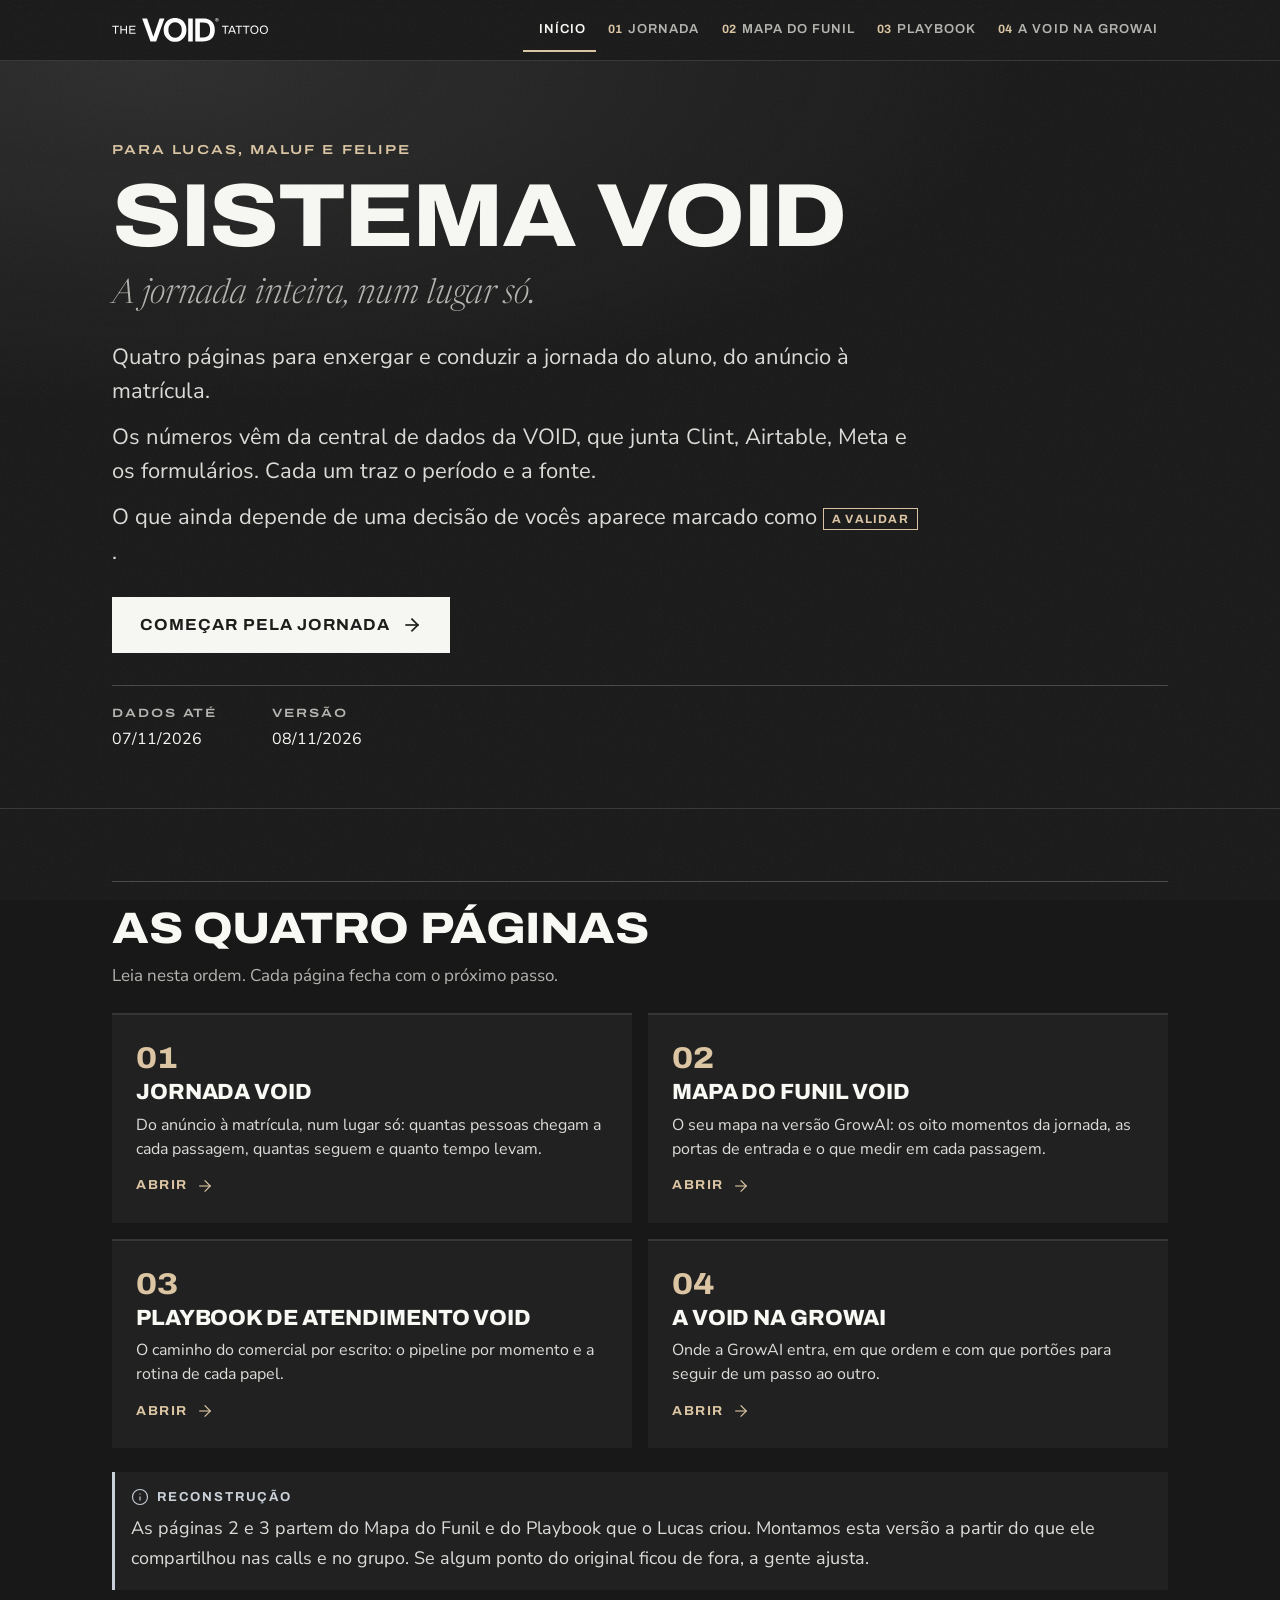
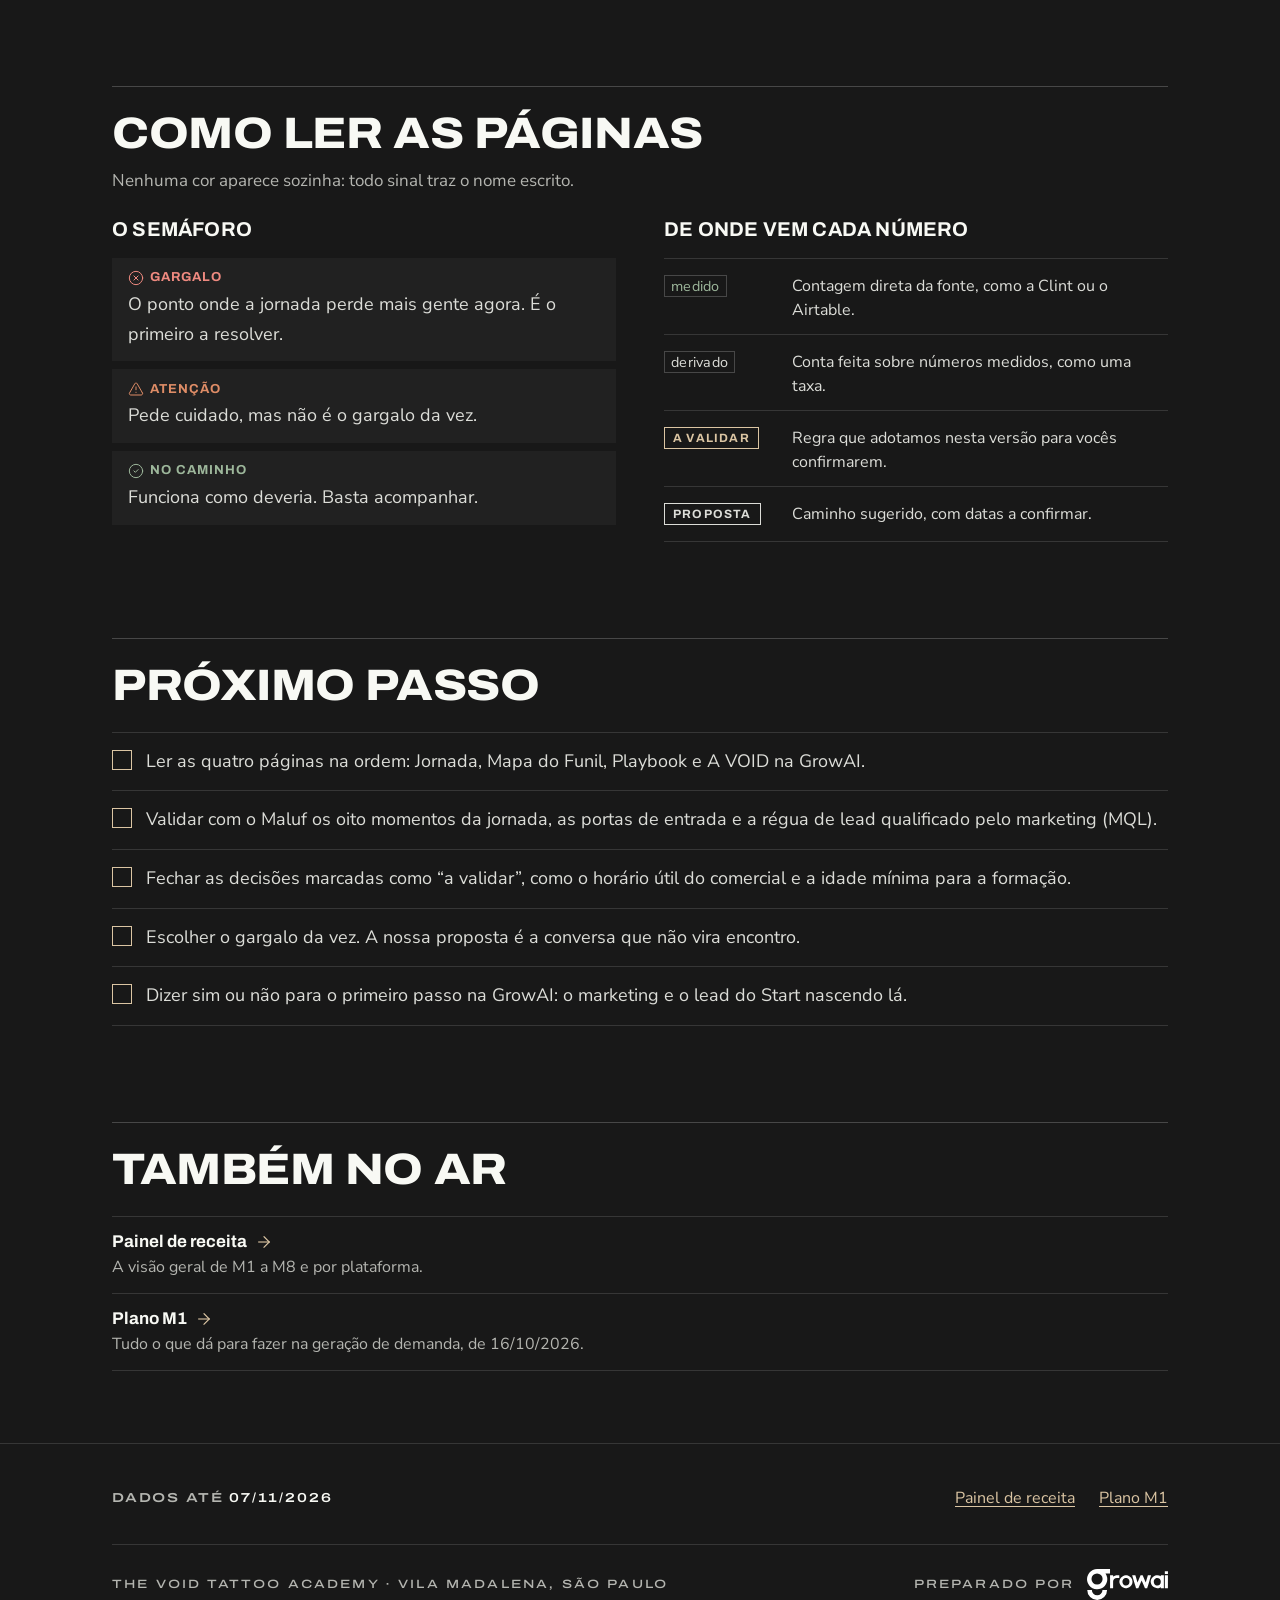
==== sistema/index.html @ 86f86e8e "publish: add reviewed Sistema VOID with verified aggregate journey" ====
<!DOCTYPE html>
<html lang="pt-BR" data-estacao="chamado">
<head>
<meta charset="utf-8">
<meta name="viewport" content="width=device-width,initial-scale=1">
<meta name="robots" content="noindex, nofollow">
<meta name="theme-color" content="#181818">
<title>Sistema VOID · The VOID Tattoo Academy</title>
<meta name="description" content="A jornada da VOID do anúncio à matrícula, o mapa do funil, o playbook de atendimento e o plano com a GrowAI, num lugar só.">
<link rel="icon" href="assets/favicon.svg" type="image/svg+xml">
<link rel="apple-touch-icon" href="assets/apple-touch-icon.png">
<link rel="preconnect" href="https://fonts.googleapis.com"><link rel="preconnect" href="https://fonts.gstatic.com" crossorigin>
<link href="https://fonts.googleapis.com/css2?family=Archivo:wdth,wght@62..125,100..900&family=Newsreader:ital,opsz,wght@1,6..72,300&family=Nunito+Sans:wght@400;600&display=swap" rel="stylesheet">
<link rel="stylesheet" href="assets/sistema.css">
<script>document.documentElement.className+=' js'</script>
</head>
<body data-pagina="inicio">
<a class="pular" href="#conteudo">Ir para o conteúdo</a>

<header class="topo">
  <div class="wrap topo-barra">
    <a class="topo-marca" href="./"><img src="assets/void-horizontal-branco.svg" alt="The VOID Tattoo Academy, início do Sistema VOID" width="158" height="24"></a>
    <button class="menu-botao" type="button" aria-expanded="false" aria-controls="nav-sistema"><span class="menu-icone" aria-hidden="true"></span><span class="menu-rotulo">Menu</span></button>
    <nav class="nav-sistema" id="nav-sistema" aria-label="Páginas do Sistema VOID">
      <ol class="nav-lista">
        <li><a class="nav-link" href="./" data-pagina="inicio" aria-current="page"><span class="nav-num" aria-hidden="true"></span><span class="nav-nome">Início</span><span class="nav-desc">O que é o Sistema VOID</span></a></li>
        <li><a class="nav-link" href="jornada/" data-pagina="jornada"><span class="nav-num">01</span><span class="nav-nome">Jornada</span><span class="nav-desc">Do anúncio à matrícula, num lugar só</span></a></li>
        <li><a class="nav-link" href="mapa-do-funil/" data-pagina="mapa-do-funil"><span class="nav-num">02</span><span class="nav-nome">Mapa do Funil</span><span class="nav-desc">O seu mapa, na versão GrowAI</span></a></li>
        <li><a class="nav-link" href="playbook/" data-pagina="playbook"><span class="nav-num">03</span><span class="nav-nome">Playbook</span><span class="nav-desc">Pipeline e rotina do atendimento</span></a></li>
        <li><a class="nav-link" href="growai/" data-pagina="growai"><span class="nav-num">04</span><span class="nav-nome">A VOID na GrowAI</span><span class="nav-desc">Onde entra, em que ordem e com que portões</span></a></li>
      </ol>
    </nav>
  </div>
</header>

<main id="conteudo">

  <section class="abertura janela-luz" aria-labelledby="titulo-pagina">
    <div class="wrap">
      <p class="marcador">Para Lucas, Maluf e Felipe</p>
      <h1 class="titulo-filme" id="titulo-pagina">Sistema VOID</h1>
      <p class="linha-off">A jornada inteira, num lugar só.</p>
      <div class="abertura-lede">
        <p>Quatro páginas para enxergar e conduzir a jornada do aluno, do anúncio à matrícula.</p>
        <p>Os números vêm da central de dados da VOID, que junta Clint, Airtable, Meta e os formulários. Cada um traz o período e a fonte.</p>
        <p>O que ainda depende de uma decisão de vocês aparece marcado como <span class="etiqueta etiqueta-validar">a validar</span>.</p>
      </div>
      <a class="botao" href="jornada/">Começar pela Jornada <svg viewBox="0 0 24 24" aria-hidden="true" focusable="false"><path d="M5 12h14"/><path d="m12 5 7 7-7 7"/></svg></a>
      <dl class="ficha">
        <div><dt>Dados até</dt><dd><time datetime="2026-11-07">07/11/2026</time></dd></div>
        <div><dt>Versão</dt><dd><time datetime="2026-11-08">08/11/2026</time></dd></div>
      </dl>
    </div>
  </section>

  <section class="secao" id="paginas" aria-labelledby="t-paginas">
    <div class="wrap">
      <header class="secao-titulo">
        <h2 id="t-paginas">As quatro páginas</h2>
        <p class="secao-sub">Leia nesta ordem. Cada página fecha com o próximo passo.</p>
      </header>
      <ol class="paginas">
        <li>
          <a class="pagina-cartao" href="jornada/">
            <span class="pagina-num" aria-hidden="true">01</span>
            <span class="pagina-nome">Jornada VOID</span>
            <span class="pagina-linha">Do anúncio à matrícula, num lugar só: quantas pessoas chegam a cada passagem, quantas seguem e quanto tempo levam.</span>
            <span class="pagina-abrir" aria-hidden="true">Abrir</span>
          </a>
        </li>
        <li>
          <a class="pagina-cartao" href="mapa-do-funil/">
            <span class="pagina-num" aria-hidden="true">02</span>
            <span class="pagina-nome">Mapa do Funil VOID</span>
            <span class="pagina-linha">O seu mapa na versão GrowAI: os oito momentos da jornada, as portas de entrada e o que medir em cada passagem.</span>
            <span class="pagina-abrir" aria-hidden="true">Abrir</span>
          </a>
        </li>
        <li>
          <a class="pagina-cartao" href="playbook/">
            <span class="pagina-num" aria-hidden="true">03</span>
            <span class="pagina-nome">Playbook de Atendimento VOID</span>
            <span class="pagina-linha">O caminho do comercial por escrito: o pipeline por momento e a rotina de cada papel.</span>
            <span class="pagina-abrir" aria-hidden="true">Abrir</span>
          </a>
        </li>
        <li>
          <a class="pagina-cartao" href="growai/">
            <span class="pagina-num" aria-hidden="true">04</span>
            <span class="pagina-nome">A VOID na GrowAI</span>
            <span class="pagina-linha">Onde a GrowAI entra, em que ordem e com que portões para seguir de um passo ao outro.</span>
            <span class="pagina-abrir" aria-hidden="true">Abrir</span>
          </a>
        </li>
      </ol>
      <aside class="aviso aviso-reconstrucao">
        <p class="aviso-rotulo">Reconstrução</p>
        <p>As páginas 2 e 3 partem do Mapa do Funil e do Playbook que o Lucas criou. Montamos esta versão a partir do que ele compartilhou nas calls e no grupo. Se algum ponto do original ficou de fora, a gente ajusta.</p>
      </aside>
    </div>
  </section>

  <section class="secao" id="como-ler" aria-labelledby="t-como-ler">
    <div class="wrap">
      <header class="secao-titulo">
        <h2 id="t-como-ler">Como ler as páginas</h2>
        <p class="secao-sub">Nenhuma cor aparece sozinha: todo sinal traz o nome escrito.</p>
      </header>
      <div class="grade-2">
        <div>
          <h3>O semáforo</h3>
          <ul class="semaforo">
            <li><span class="sinal sinal-vermelho">Gargalo</span><span>O ponto onde a jornada perde mais gente agora. É o primeiro a resolver.</span></li>
            <li><span class="sinal sinal-laranja">Atenção</span><span>Pede cuidado, mas não é o gargalo da vez.</span></li>
            <li><span class="sinal sinal-verde">No caminho</span><span>Funciona como deveria. Basta acompanhar.</span></li>
          </ul>
        </div>
        <div>
          <h3>De onde vem cada número</h3>
          <dl class="legenda">
            <div><dt><span class="origem o-medido">medido</span></dt><dd>Contagem direta da fonte, como a Clint ou o Airtable.</dd></div>
            <div><dt><span class="origem o-derivado">derivado</span></dt><dd>Conta feita sobre números medidos, como uma taxa.</dd></div>
            <div><dt><span class="etiqueta etiqueta-validar">a validar</span></dt><dd>Regra que adotamos nesta versão para vocês confirmarem.</dd></div>
            <div><dt><span class="etiqueta etiqueta-proposta">proposta</span></dt><dd>Caminho sugerido, com datas a confirmar.</dd></div>
          </dl>
        </div>
      </div>
    </div>
  </section>

  <section class="secao" id="proximo-passo" aria-labelledby="t-proximo">
    <div class="wrap">
      <header class="secao-titulo">
        <h2 id="t-proximo">Próximo passo</h2>
      </header>
      <ul class="checklist">
        <li class="tarefa"><span class="caixa" aria-hidden="true"></span><span class="tarefa-texto">Ler as quatro páginas na ordem: Jornada, Mapa do Funil, Playbook e A VOID na GrowAI.</span></li>
        <li class="tarefa"><span class="caixa" aria-hidden="true"></span><span class="tarefa-texto">Validar com o Maluf os oito momentos da jornada, as portas de entrada e a régua de lead qualificado pelo marketing (MQL).</span></li>
        <li class="tarefa"><span class="caixa" aria-hidden="true"></span><span class="tarefa-texto">Fechar as decisões marcadas como “a validar”, como o horário útil do comercial e a idade mínima para a formação.</span></li>
        <li class="tarefa"><span class="caixa" aria-hidden="true"></span><span class="tarefa-texto">Escolher o gargalo da vez. A nossa proposta é a conversa que não vira encontro.</span></li>
        <li class="tarefa"><span class="caixa" aria-hidden="true"></span><span class="tarefa-texto">Dizer sim ou não para o primeiro passo na GrowAI: o marketing e o lead do Start nascendo lá.</span></li>
      </ul>
    </div>
  </section>

  <section class="secao" id="tambem-no-ar" aria-labelledby="t-tambem">
    <div class="wrap">
      <header class="secao-titulo">
        <h2 id="t-tambem">Também no ar</h2>
      </header>
      <ul class="relacionados">
        <li><a href="../"><strong>Painel de receita</strong><span>A visão geral de M1 a M8 e por plataforma.</span></a></li>
        <li><a href="../m1/"><strong>Plano M1</strong><span>Tudo o que dá para fazer na geração de demanda, de 16/10/2026.</span></a></li>
      </ul>
    </div>
  </section>

</main>

<footer class="rodape">
  <div class="wrap">
    <div class="rodape-topo">
      <p class="rodape-dados">Dados até <time datetime="2026-11-07">07/11/2026</time></p>
      <ul class="rodape-links">
        <li><a href="../">Painel de receita</a></li>
        <li><a href="../m1/">Plano M1</a></li>
      </ul>
    </div>
    <div class="rodape-assinatura">
      <p class="rodape-void"><span class="junto">The VOID Tattoo Academy</span> · <span class="junto">Vila Madalena, São Paulo</span></p>
      <p class="rodape-growai">Preparado por <img src="assets/growai-logo-branco.svg" alt="GrowAI" width="81" height="31"></p>
    </div>
  </div>
</footer>

<script src="assets/sistema.js" defer></script>
</body>
</html>
---- sistema/assets/sistema.css ----
/* =====================================================================
   SISTEMA VOID · base visual compartilhada · v1 · 08/11/2026
   Páginas: hub (index.html), jornada/, mapa-do-funil/, playbook/, growai/.
   Guia de uso: paginas/COMPONENTES.md (interno, não publicado).

   CAMADA 1 · tokens Sala Escura v1: cópia exata do tokens.css da skill
   branding-the-void, o mesmo bloco que está no <style> do Plano M1 (m1/).
   Não edite a camada 1: mudança de token é na skill, depois aqui e no M1.

   CAMADA 2 · componentes do Sistema VOID (depois da linha CAMADA 2).
   Regras da camada 2: celular primeiro (390 px sem rolagem lateral);
   contraste AA com os pares conferidos (lista no COMPONENTES.md); corpo
   com 17 px no celular; só Google Fonts como recurso externo; nenhuma cor
   fora dos tokens; raio 0 ou 50%; nenhuma sombra; estado sempre com
   ícone e palavra; nada de overflow-x:hidden global.
   ===================================================================== */

/* =====================================================================
   THE VOID · tokens do sistema Sala Escura · v1 · 06/10/2026
   Fonte única: especificação do sistema Sala Escura v1, 06/10/2026 (documento de
   trabalho, fora deste repositório). Valores iguais a tokens.json.
   Fontes: carregar pelo link do Google Fonts publicado no manual (brand-book.html,
   bloco 17.2); este arquivo não declara @font-face. Contraste de todos os pares:
   brand-book.html, seção 14 (Contraste calculado).
   ===================================================================== */

:root{
  /* ---------- neutros: a sala e a luz ---------- */
  --nanquim:#000000;          /* logotipo preto oficial, base do selo Pro, barras de vídeo. Nunca campo */
  --sala:#181818;             /* o campo da marca */
  --bastidor:#212121;         /* cartão e painel sobre Sala, Barra de Turma */
  --coxia:#2B2B2B;            /* cartão ativo, campo de formulário, disco do selo Pro */
  --fio:#363636;              /* só linha no escuro */
  --chumbo:#474747;           /* faixa do selo Pro; texto forte no claro */
  --penumbra:#5F5F5C;         /* legenda no Modo Leitura */
  --fumaca:#898989;           /* auxiliar 14 px+ no escuro; borda de campo; linha no claro */
  --po:#B4B5B0;               /* apoio no escuro (8,61:1) */
  --cal:#DCDDD8;              /* corpo longo no escuro (13,00:1) */
  --cinza-100:#ECEDE7;        /* zebra e cabeçalho de tabela no Modo Leitura */
  --tela:#F8F9F4;             /* a luz: título e botão no escuro; campo do Modo Leitura */
  --branco:#FFFFFF;           /* só logotipo branco oficial e linhas dos selos */
  --nevoa:#C9D0D8;            /* acento frio do Pro; informação no escuro */
  --ardosia:#3F4E4F;          /* miolo do selo Pro; apoio no claro. Nunca texto sobre Sala */

  /* ---------- quentes: terracota ---------- */
  --terracota:#B25A32;        /* acento quente; selo Master; texto só 24 px+ */
  --terracota-viva:#C46039;   /* faixa do selo Master; alta luz do duotom Master */
  --terracota-funda:#8C4529;  /* link e filete no Modo Leitura */
  --terracota-luz:#DE8C66;    /* a única terracota de texto pequeno no escuro (6,81:1) */
  --terracota-noite:#4A2416;  /* cartela opcional do Master */

  /* ---------- quentes: terras (Start) e campos de produto ---------- */
  --areia:#DBC5A3;            /* destaque no escuro; anel de foco */
  --campo-start:#B5966B;      /* campo do Start (S31): texto Sala, logotipo branco */
  --caramelo:#AE8A64;         /* grafismo do Start sobre Sala */
  --ouro-velho:#93693B;       /* base do selo Start; grafismo e barra do Start */
  --ouro-fundo:#734120;       /* faixa do selo Start; texto do Start no claro */
  --campo-master:#76432B;     /* campo do Master (S31): texto Tela, logotipo branco */
  --couro:#6C4327;            /* superfície quente secundária */
  --cafe:#412919;             /* sombra do duotom Start */
  --duotom-master-sombra:#21130C;

  /* ---------- estados (sempre com ícone e palavra) ---------- */
  --sucesso:#9DB79B;  --sucesso-claro:#3E6A4B;
  --atencao:#DBC5A3;  --atencao-claro:#7A5418;
  --erro:#EF8A80;     --erro-claro:#A8322C;
  --info:#C9D0D8;     --info-claro:#3F4E4F;

  /* ---------- véu sobre foto (pior pixel branco) ---------- */
  --veu:rgb(24 24 24 / .70);        /* padrão: Tela 6,22:1 */
  --veu-minimo:rgb(24 24 24 / .62); /* sob texto abaixo de 24 px: 4,68:1 */
  --veu-titulo:rgb(24 24 24 / .55); /* só título 24 px+: 3,73:1 */
  --veu-legenda:rgb(24 24 24 / .75);/* caixa de legenda de vídeo: 7,39:1 */

  /* ---------- tema por produto (troca com [data-estacao]) ---------- */
  --estacao-destaque:var(--areia);
  --estacao-grafismo:rgb(248 249 244 / .32);
  --estacao-seta:var(--sala);
  --estacao-campo:var(--sala);
  --estacao-campo-texto:var(--tela);

  /* ---------- tipografia ---------- */
  --font-letreiro:"Archivo","Arial Narrow",Arial,sans-serif;
  --font-off:"Alga","Newsreader",Georgia,serif;
  --font-texto:"Nunito Sans",Arial,sans-serif;
  --wdth-filme:112; --wdth-secao:100; --wdth-credito:125; --wdth-estreito:68; --wdth-numeral:75; --wdth-botao:106;
  --fs-filme:96px; --fs-secao:56px; --fs-sub:32px; --fs-inter:22px; --fs-off:44px;
  --fs-chamada:22px; --fs-corpo:18px; --fs-apoio:15px; --fs-legenda:13px; --fs-credito:12px;
  --fs-numeral:80px; --fs-botao:16px;
  --lh-corpo:1.65; --lh-apoio:1.5;
  --ls-filme:-.02em; --ls-secao:-.012em; --ls-credito:.18em; --ls-botao:.06em;

  /* ---------- espaço, grade, forma ---------- */
  --e-1:4px; --e-2:8px; --e-3:12px; --e-4:16px; --e-5:24px; --e-6:32px; --e-7:48px; --e-8:64px; --e-9:96px; --e-10:128px; --e-11:192px;
  --conteudo:1200px; --coluna-leitura:680px; --margem:64px; --medianiz:24px;
  --raio:0; --raio-circulo:50%; --raio-pilula:999px;  /* pílula: só a Assinatura do Pro */
  --foco:2px solid var(--areia); --foco-afastamento:3px;
  --alvo-toque:44px; --botao-altura:56px;

  /* ---------- movimento ---------- */
  --curva-cena:cubic-bezier(.2,0,0,1);
  --curva-foco:cubic-bezier(.65,0,.35,1);
  --curva-saida:cubic-bezier(.4,0,1,1);
  --t-corte:0ms; --t-micro:120ms; --t-ui:240ms; --t-entrada:480ms; --t-foco:700ms;
  --t-revelar:900ms; --t-anel:1200ms; --t-abertura:1200ms; --t-saida:200ms;

  /* ---------- grão ---------- */
  --grao-opacidade:.06;
  --grao-img:url("data:image/svg+xml,%3Csvg xmlns='http://www.w3.org/2000/svg' width='240' height='240'%3E%3Cfilter id='g'%3E%3CfeTurbulence type='fractalNoise' baseFrequency='.9' numOctaves='2' stitchTiles='stitch'/%3E%3CfeColorMatrix type='saturate' values='0'/%3E%3C/filter%3E%3Crect width='100%25' height='100%25' filter='url(%23g)'/%3E%3C/svg%3E");
}

/* ---------- produto ---------- */
[data-estacao="chamado"]{--estacao-destaque:var(--areia);--estacao-grafismo:rgb(248 249 244 / .32);--estacao-seta:var(--sala);--estacao-campo:var(--sala);--estacao-campo-texto:var(--tela)}
[data-estacao="start"]{--estacao-destaque:var(--areia);--estacao-grafismo:var(--ouro-velho);--estacao-seta:var(--ouro-velho);--estacao-campo:var(--campo-start);--estacao-campo-texto:var(--sala)}
[data-estacao="master"]{--estacao-destaque:var(--terracota-luz);--estacao-grafismo:var(--terracota);--estacao-seta:var(--terracota);--estacao-campo:var(--campo-master);--estacao-campo-texto:var(--tela)}
[data-estacao="pro"]{--estacao-destaque:var(--nevoa);--estacao-grafismo:var(--nevoa);--estacao-seta:var(--ardosia);--estacao-campo:var(--sala);--estacao-campo-texto:var(--tela)}
[data-estacao="voiders"]{--estacao-destaque:var(--areia);--estacao-grafismo:rgb(248 249 244 / .32);--estacao-seta:var(--sala);--estacao-campo:var(--sala);--estacao-campo-texto:var(--tela)}

/* ---------- base ---------- */
html{color-scheme:dark}
body{margin:0;background:var(--sala);color:var(--cal);font:400 var(--fs-corpo)/var(--lh-corpo) var(--font-texto);-webkit-font-smoothing:antialiased}
.modo-leitura{background:var(--tela);color:var(--sala);color-scheme:light;--grao-opacidade:.04;--foco:2px solid var(--sala)}
.modo-leitura a{color:var(--terracota-funda);text-decoration:underline;text-decoration-thickness:1px;text-underline-offset:3px}
:focus-visible{outline:var(--foco);outline-offset:var(--foco-afastamento)}
img,svg,video{max-width:100%;height:auto}

/* ---------- utilitários de tipografia ---------- */
.titulo-filme{font:800 clamp(40px,7vw,var(--fs-filme))/.92 var(--font-letreiro);font-variation-settings:"wdth" var(--wdth-filme);text-transform:uppercase;letter-spacing:var(--ls-filme);color:var(--tela);text-wrap:balance}
.titulo-secao{font:700 clamp(34px,5vw,var(--fs-secao))/.98 var(--font-letreiro);font-variation-settings:"wdth" var(--wdth-secao);text-transform:uppercase;letter-spacing:var(--ls-secao);color:var(--tela)}
.fala{font:600 var(--fs-sub)/1.15 var(--font-letreiro);font-variation-settings:"wdth" 100;letter-spacing:-.005em}
.credito{font:500 var(--fs-credito)/1.2 var(--font-letreiro);font-variation-settings:"wdth" var(--wdth-credito);text-transform:uppercase;letter-spacing:var(--ls-credito);color:var(--po)}
.off{font-family:var(--font-off);font-style:italic;font-weight:300;font-variation-settings:"opsz" 72;font-size:1.2em;text-transform:none;letter-spacing:0;color:var(--estacao-destaque,inherit)}
.numeral-prova{font:700 clamp(56px,7vw,var(--fs-numeral))/.9 var(--font-letreiro);font-variation-settings:"wdth" var(--wdth-numeral);font-variant-numeric:lining-nums tabular-nums;color:var(--tela)}
@media (max-width:430px){
  .titulo-filme{font-variation-settings:"wdth" 100}
  .titulo-filme[data-largura="92"]{font-variation-settings:"wdth" 92}
  .titulo-filme[data-largura="85"]{font-variation-settings:"wdth" 85}
  body{font-size:17px}
}

/* ---------- utilitários de recursos ---------- */
.grao{position:relative;isolation:isolate}
.grao::after{content:"";position:absolute;inset:0;pointer-events:none;z-index:1;opacity:var(--grao-opacidade);mix-blend-mode:screen;background-image:var(--grao-img)}
.modo-leitura .grao::after{mix-blend-mode:multiply}
.janela-luz{background:radial-gradient(110% 75% at 12% 0%,rgb(248 249 244 / .09) 0%,rgb(248 249 244 / 0) 62%),var(--sala)}
.veu-esquerda{background:linear-gradient(90deg,rgb(24 24 24 / .78) 0%,rgb(24 24 24 / .70) 42%,rgb(24 24 24 / 0) 72%)}
.veu-base{background:linear-gradient(0deg,rgb(24 24 24 / .78) 0%,rgb(24 24 24 / .70) 38%,rgb(24 24 24 / 0) 70%)}
.campo-produto{background:var(--estacao-campo);color:var(--estacao-campo-texto)}
.fio-produto{border-left:2px solid var(--estacao-grafismo);padding-left:var(--e-4)}

/* ---------- botão Letreiro Aceso ---------- */
.botao{display:inline-flex;align-items:center;justify-content:center;gap:12px;min-height:var(--botao-altura);padding:0 28px;border:0;border-radius:var(--raio);background:var(--tela);color:var(--sala);font:700 var(--fs-botao)/1 var(--font-letreiro);font-variation-settings:"wdth" var(--wdth-botao);text-transform:uppercase;letter-spacing:var(--ls-botao);text-decoration:none;cursor:pointer;transition:background var(--t-micro) var(--curva-cena)}
.botao svg{width:20px;height:20px;fill:none;stroke:var(--estacao-seta);stroke-width:2;stroke-linecap:square;stroke-linejoin:miter}
.botao:hover{background:var(--branco)}
.botao:active{background:var(--cal)}
.modo-leitura .botao{background:var(--sala);color:var(--tela)}
.modo-leitura .botao svg{stroke:var(--tela)}
@media (max-width:430px){.botao{width:100%;min-height:52px;font-size:17px}}

/* ---------- movimento reduzido ---------- */
@media (prefers-reduced-motion:reduce){
  *,*::before,*::after{animation-duration:1ms!important;animation-iteration-count:1!important;transition-duration:120ms!important;scroll-behavior:auto!important}
}

/* =====================================================================
   CAMADA 2 · Sistema VOID
   ===================================================================== */

/* ---------- 2.1 tokens do sistema (derivados da camada 1) ---------- */
:root{
  --topo-altura:60px;
  --largura-pagina:1120px;

  /* semáforo: cor + ícone + palavra, nunca só cor */
  --sinal-verde:var(--sucesso);         /* Musgo Luz, 8,19:1 na Sala */
  --sinal-laranja:var(--terracota-luz); /* Terracota Luz, 6,81:1 na Sala */
  --sinal-vermelho:var(--erro);         /* Ferrugem Luz, 7,29:1 na Sala */
  --sinal-cinza:var(--po);              /* sem dado */

  /* séries de gráfico e barras */
  --serie:var(--po);                    /* série sem destaque */
  --serie-apagada:var(--fumaca);        /* demais itens quando há destaque (5,08:1) */
  --trilho:rgb(248 249 244 / .07);      /* fundo da barra (Tela a 7%) */

  /* ícones Lucide (traço 1,5), usados como máscara com currentColor */
  --icone-circle-check:url("data:image/svg+xml,%3Csvg xmlns='http://www.w3.org/2000/svg' viewBox='0 0 24 24' fill='none' stroke='%23000' stroke-width='1.5' stroke-linecap='square' stroke-linejoin='miter'%3E%3Ccircle cx='12' cy='12' r='10'/%3E%3Cpath d='m9 12 2 2 4-4'/%3E%3C/svg%3E");
  --icone-triangle-alert:url("data:image/svg+xml,%3Csvg xmlns='http://www.w3.org/2000/svg' viewBox='0 0 24 24' fill='none' stroke='%23000' stroke-width='1.5' stroke-linecap='square' stroke-linejoin='miter'%3E%3Cpath d='m21.73 18-8-14a2 2 0 0 0-3.48 0l-8 14A2 2 0 0 0 4 21h16a2 2 0 0 0 1.73-3'/%3E%3Cpath d='M12 9v4'/%3E%3Cpath d='M12 17h.01'/%3E%3C/svg%3E");
  --icone-circle-x:url("data:image/svg+xml,%3Csvg xmlns='http://www.w3.org/2000/svg' viewBox='0 0 24 24' fill='none' stroke='%23000' stroke-width='1.5' stroke-linecap='square' stroke-linejoin='miter'%3E%3Ccircle cx='12' cy='12' r='10'/%3E%3Cpath d='m15 9-6 6'/%3E%3Cpath d='m9 9 6 6'/%3E%3C/svg%3E");
  --icone-circle-dashed:url("data:image/svg+xml,%3Csvg xmlns='http://www.w3.org/2000/svg' viewBox='0 0 24 24' fill='none' stroke='%23000' stroke-width='1.5' stroke-linecap='square' stroke-linejoin='miter'%3E%3Cpath d='M10.1 2.182a10 10 0 0 1 3.8 0'/%3E%3Cpath d='M13.9 21.818a10 10 0 0 1-3.8 0'/%3E%3Cpath d='M17.609 3.721a10 10 0 0 1 2.69 2.7'/%3E%3Cpath d='M2.182 13.9a10 10 0 0 1 0-3.8'/%3E%3Cpath d='M20.279 17.609a10 10 0 0 1-2.7 2.69'/%3E%3Cpath d='M21.818 10.1a10 10 0 0 1 0 3.8'/%3E%3Cpath d='M3.721 6.391a10 10 0 0 1 2.7-2.69'/%3E%3Cpath d='M6.391 20.279a10 10 0 0 1-2.69-2.7'/%3E%3C/svg%3E");
  --icone-info:url("data:image/svg+xml,%3Csvg xmlns='http://www.w3.org/2000/svg' viewBox='0 0 24 24' fill='none' stroke='%23000' stroke-width='1.5' stroke-linecap='square' stroke-linejoin='miter'%3E%3Ccircle cx='12' cy='12' r='10'/%3E%3Cpath d='M12 16v-4'/%3E%3Cpath d='M12 8h.01'/%3E%3C/svg%3E");
  --icone-pen-line:url("data:image/svg+xml,%3Csvg xmlns='http://www.w3.org/2000/svg' viewBox='0 0 24 24' fill='none' stroke='%23000' stroke-width='1.5' stroke-linecap='square' stroke-linejoin='miter'%3E%3Cpath d='M12 20h9'/%3E%3Cpath d='M16.376 3.622a1 1 0 0 1 3.002 3.002L7.368 18.635a2 2 0 0 1-.855.506l-2.872.838a.5.5 0 0 1-.62-.62l.838-2.872a2 2 0 0 1 .506-.854z'/%3E%3C/svg%3E");
  --icone-flag:url("data:image/svg+xml,%3Csvg xmlns='http://www.w3.org/2000/svg' viewBox='0 0 24 24' fill='none' stroke='%23000' stroke-width='1.5' stroke-linecap='square' stroke-linejoin='miter'%3E%3Cpath d='M4 15s1-1 4-1 5 2 8 2 4-1 4-1V3s-1 1-4 1-5-2-8-2-4 1-4 1z'/%3E%3Cpath d='M4 22v-7'/%3E%3C/svg%3E");
  --icone-arrow-right:url("data:image/svg+xml,%3Csvg xmlns='http://www.w3.org/2000/svg' viewBox='0 0 24 24' fill='none' stroke='%23000' stroke-width='1.5' stroke-linecap='square' stroke-linejoin='miter'%3E%3Cpath d='M5 12h14'/%3E%3Cpath d='m12 5 7 7-7 7'/%3E%3C/svg%3E");
  --icone-check:url("data:image/svg+xml,%3Csvg xmlns='http://www.w3.org/2000/svg' viewBox='0 0 24 24' fill='none' stroke='%23000' stroke-width='1.5' stroke-linecap='square' stroke-linejoin='miter'%3E%3Cpath d='M20 6 9 17l-5-5'/%3E%3C/svg%3E");
  --icone-menu:url("data:image/svg+xml,%3Csvg xmlns='http://www.w3.org/2000/svg' viewBox='0 0 24 24' fill='none' stroke='%23000' stroke-width='1.5' stroke-linecap='square' stroke-linejoin='miter'%3E%3Cpath d='M4 12h16'/%3E%3Cpath d='M4 6h16'/%3E%3Cpath d='M4 18h16'/%3E%3C/svg%3E");
  --icone-x:url("data:image/svg+xml,%3Csvg xmlns='http://www.w3.org/2000/svg' viewBox='0 0 24 24' fill='none' stroke='%23000' stroke-width='1.5' stroke-linecap='square' stroke-linejoin='miter'%3E%3Cpath d='M18 6 6 18'/%3E%3Cpath d='m6 6 12 12'/%3E%3C/svg%3E");
}

/* ---------- 2.2 base ---------- */
*,*::before,*::after{box-sizing:border-box}
html{-webkit-text-size-adjust:100%;text-size-adjust:100%;scroll-padding-top:calc(var(--topo-altura) + 16px)}
@media (prefers-reduced-motion:no-preference){html{scroll-behavior:smooth}}
body{min-height:100vh;overflow-wrap:break-word}
body::before{content:"";position:fixed;inset:0;z-index:50;pointer-events:none;background-image:var(--grao-img);opacity:var(--grao-opacidade)}
h1,h2,h3,h4{margin:0;color:var(--tela);font-family:var(--font-letreiro);font-weight:700;text-wrap:balance}
p,ul,ol,dl,figure{margin:0 0 16px}
ul,ol{padding-left:22px}
li{margin:0 0 8px}
li::marker{color:var(--areia)}
strong,b{color:var(--tela);font-weight:600}
a{color:var(--areia);text-decoration:underline;text-decoration-thickness:1px;text-underline-offset:3px}
a:not([class]):hover{color:var(--tela)}
[tabindex="-1"]:focus:not(:focus-visible){outline:0}
.sr-only{position:absolute!important;width:1px;height:1px;padding:0;margin:-1px;overflow:hidden;clip:rect(0 0 0 0);white-space:nowrap;border:0}
.wrap{width:100%;max-width:var(--largura-pagina);margin-inline:auto;padding-inline:16px}
.leitura{max-width:680px}
.wrap.leitura{max-width:calc(680px + 32px)}
@media (min-width:640px){.wrap.leitura{max-width:calc(680px + 64px)}}
.grade-2{display:grid;gap:24px}
.grade-2 > *{min-width:0}
@media (min-width:640px){.wrap{padding-inline:32px}}
@media (min-width:760px){.grade-2{grid-template-columns:repeat(2,minmax(0,1fr));gap:48px}}

/* pular para o conteúdo (teclado) */
.pular{position:absolute;left:16px;top:-200px;z-index:60;padding:12px 16px;background:var(--tela);color:var(--sala);font:700 15px/1 var(--font-letreiro);text-decoration:none}
.pular:focus{top:8px}

/* ---------- 2.3 cabeçalho e navegação ---------- */
.topo{position:sticky;top:0;z-index:30;background:rgb(24 24 24 / .96);border-bottom:1px solid var(--fio)}
@supports ((-webkit-backdrop-filter:blur(6px)) or (backdrop-filter:blur(6px))){
  .topo{background:rgb(24 24 24 / .88);-webkit-backdrop-filter:blur(6px);backdrop-filter:blur(6px)}
}
.topo-barra{display:flex;flex-wrap:wrap;align-items:center;justify-content:space-between;column-gap:16px;min-height:var(--topo-altura)}
.topo-marca{display:inline-flex;align-items:center;flex:none;min-height:44px;padding:8px 0}
.topo-marca img{display:block;width:auto;height:24px}

.menu-botao{display:none}
.js .menu-botao{display:inline-flex;align-items:center;gap:10px;min-height:44px;padding:0 14px;margin:0;background:transparent;border:1px solid var(--chumbo);border-radius:0;color:var(--tela);font:700 14px/1 var(--font-letreiro);font-variation-settings:"wdth" 106;letter-spacing:.1em;text-transform:uppercase;cursor:pointer}
.js .menu-botao:hover{border-color:var(--po)}
.menu-icone{flex:none;width:20px;height:20px;background:currentColor;-webkit-mask:var(--icone-menu) center/contain no-repeat;mask:var(--icone-menu) center/contain no-repeat}
.menu-botao[aria-expanded="true"] .menu-icone{-webkit-mask-image:var(--icone-x);mask-image:var(--icone-x)}

.nav-sistema{flex-basis:100%;border-top:1px solid var(--fio)}
.nav-lista{list-style:none;margin:0;padding:4px 0 12px}
.nav-lista li{margin:0}
.nav-link{display:grid;grid-template-columns:2.5rem minmax(0,1fr);column-gap:8px;align-items:baseline;min-height:48px;padding:12px 0;border-bottom:1px solid var(--fio);color:var(--cal);text-decoration:none}
.nav-lista li:last-child .nav-link{border-bottom:0}
.nav-num{justify-self:start;padding:0 4px;font:700 14px/1.4 var(--font-letreiro);font-variation-settings:"wdth" 100;font-variant-numeric:lining-nums tabular-nums;color:var(--areia)}
.nav-nome{font:600 17px/1.3 var(--font-letreiro);font-variation-settings:"wdth" 100;color:var(--tela)}
.nav-desc{grid-column:2;display:block;margin-top:2px;font-size:15px;line-height:1.4;color:var(--po)}
.nav-link:hover .nav-nome{color:var(--areia)}
.nav-link[aria-current="page"] .nav-nome{color:var(--areia)}
.nav-link[aria-current="page"] .nav-num:not(:empty){background:var(--areia);color:var(--sala)}

/* com JavaScript, no celular e no tablet, a navegação vira painel que abre */
.js .nav-sistema{display:none;position:absolute;left:0;right:0;top:100%;max-height:calc(100vh - var(--topo-altura));overflow-y:auto;padding:0 16px;background:var(--bastidor);border-top:1px solid var(--chumbo);border-bottom:1px solid var(--chumbo)}
@supports (max-height:100dvh){.js .nav-sistema{max-height:calc(100dvh - var(--topo-altura))}}
.js .nav-sistema.aberto{display:block}
@media (min-width:640px){.js .nav-sistema{padding:0 32px}}

@media (min-width:960px){
  .js .menu-botao{display:none}
  .nav-sistema,.js .nav-sistema{display:block;position:static;flex-basis:auto;max-height:none;overflow:visible;padding:0;background:none;border:0}
  .nav-lista{display:flex;align-items:center;gap:2px;padding:0}
  .nav-link{display:flex;align-items:center;gap:6px;min-height:44px;padding:0 10px;border-bottom:2px solid transparent}
  .nav-lista li:last-child .nav-link{border-bottom:2px solid transparent}
  .nav-num{padding:0;font-size:12px}
  .nav-nome{font:600 13px/1 var(--font-letreiro);font-variation-settings:"wdth" 100;letter-spacing:.08em;text-transform:uppercase;color:var(--po)}
  .nav-desc{display:none}
  .nav-link[aria-current="page"],.nav-lista li:last-child .nav-link[aria-current="page"]{border-bottom-color:var(--areia)}
  .nav-link[aria-current="page"] .nav-nome{color:var(--tela)}
  .nav-link[aria-current="page"] .nav-num:not(:empty){background:none;color:var(--areia)}
}

/* ---------- 2.4 abertura da página ---------- */
.abertura{padding:40px 0 32px;border-bottom:1px solid var(--fio)}
.marcador{margin:0 0 16px;font:600 13px/1.4 var(--font-letreiro);font-variation-settings:"wdth" 125;letter-spacing:.16em;text-transform:uppercase;color:var(--areia)}
.abertura .titulo-filme{margin:0 0 16px;overflow-wrap:normal}
.linha-off{margin:0 0 24px;font-family:var(--font-off);font-style:italic;font-weight:300;font-variation-settings:"opsz" 72;font-size:clamp(22px,5.6vw,34px);line-height:1.25;color:var(--po)}
.abertura-lede{max-width:62ch;margin:0 0 28px;font-size:19px;line-height:1.55;color:var(--cal)}
.abertura-lede p{margin:0 0 12px}
.abertura-lede > :last-child{margin-bottom:0}
.ficha{display:flex;flex-wrap:wrap;gap:16px 40px;margin:32px 0 0;padding:20px 0 0;border-top:1px solid var(--chumbo)}
.ficha div{min-width:120px}
.ficha dt{margin:0 0 6px;font:600 12px/1.2 var(--font-letreiro);font-variation-settings:"wdth" 125;letter-spacing:.16em;text-transform:uppercase;color:var(--po)}
.ficha dd{margin:0;font-size:16px;color:var(--tela)}
@media (min-width:640px){
  .abertura{padding:80px 0 56px}
  .abertura-lede{font-size:22px}
}

/* ---------- 2.5 seção, título de seção e sumário ---------- */
.secao{padding:48px 0 0}
.secao-titulo{display:flex;flex-wrap:wrap;align-items:baseline;column-gap:16px;margin:0 0 24px;padding-top:24px;border-top:1px solid var(--chumbo)}
.secao-num{flex:none;font:800 clamp(34px,9vw,56px)/1 var(--font-letreiro);font-variation-settings:"wdth" 112;font-variant-numeric:lining-nums tabular-nums;color:var(--areia)}
.secao-titulo h2{flex:1 1 12ch;min-width:0;font:800 clamp(26px,6.6vw,44px)/1.02 var(--font-letreiro);font-variation-settings:"wdth" 100;letter-spacing:-.01em;text-transform:uppercase;color:var(--tela)}
.secao-sub{flex:0 0 100%;max-width:none;padding-right:max(0px,calc(100% - 62ch));margin:12px 0 0;font-size:17px;line-height:1.5;color:var(--po)}
.secao h3{margin:32px 0 12px;font:700 20px/1.25 var(--font-letreiro);font-variation-settings:"wdth" 100;letter-spacing:.01em;text-transform:uppercase;color:var(--tela)}
.secao-titulo + h3,.secao h3:first-child{margin-top:0}
@media (min-width:640px){
  .secao{padding-top:72px}
  .secao-titulo h2{font-variation-settings:"wdth" 112}
}

.sumario{margin-top:32px}
.sumario-titulo{margin:0 0 8px;font:600 12px/1.2 var(--font-letreiro);font-variation-settings:"wdth" 125;letter-spacing:.16em;text-transform:uppercase;color:var(--po)}
.sumario ol{list-style:none;margin:0;padding:0;display:grid;grid-template-columns:minmax(0,1fr);column-gap:32px}
.sumario li{margin:0}
.sumario a{display:flex;gap:12px;align-items:baseline;min-height:44px;padding:10px 0;border-bottom:1px solid var(--fio);font-size:16px;line-height:1.4;color:var(--cal);text-decoration:none}
.sumario a span{flex:none;min-width:2ch;font:700 14px/1.4 var(--font-letreiro);font-variant-numeric:lining-nums tabular-nums;color:var(--areia)}
.sumario a:hover{color:var(--tela)}
@media (min-width:640px){.sumario ol{grid-template-columns:repeat(2,minmax(0,1fr))}}
@media (min-width:960px){.sumario ol{grid-template-columns:repeat(3,minmax(0,1fr))}}

/* ---------- 2.6 cartão de número ---------- */
.numeros{display:grid;grid-template-columns:repeat(2,minmax(0,1fr));gap:12px;margin:24px 0}
@media (max-width:359.98px){.numeros{grid-template-columns:minmax(0,1fr)}}
@media (min-width:760px){.numeros{grid-template-columns:repeat(auto-fit,minmax(200px,1fr));gap:16px}}
.numero{container-type:inline-size;display:flex;flex-direction:column;gap:6px;min-width:0;margin:0;padding:16px;background:var(--bastidor);border-top:2px solid var(--fio)}
.numero > *{margin:0}
.numero-sinal{line-height:1}
.numero-valor{font:700 40px/1 var(--font-letreiro);font-variation-settings:"wdth" 75;font-variant-numeric:lining-nums tabular-nums;letter-spacing:-.01em;color:var(--tela)}
.numero-valor{font-size:clamp(30px,22cqi,56px)}
.numero-rotulo{font-size:16px;line-height:1.4;color:var(--cal)}
.numero-base{font-size:14px;line-height:1.45;color:var(--po)}
.numero-nota{margin-top:auto!important;padding-top:8px;border-top:1px solid var(--fio);font-size:13px;line-height:1.45;color:var(--po)}
.numero[data-sinal="verde"]{border-top-color:var(--sinal-verde)}
.numero[data-sinal="laranja"]{border-top-color:var(--sinal-laranja)}
.numero[data-sinal="vermelho"]{border-top-color:var(--sinal-vermelho)}
/* a luz da cena: no máximo um por tela */
.numero-luz{background:var(--tela);border-top-color:var(--tela)}
.numero-luz .numero-valor,.numero-luz .numero-rotulo{color:var(--sala)}
.numero-luz .numero-base,.numero-luz .numero-nota{color:var(--chumbo)}
.numero-luz .numero-nota{border-top-color:var(--cal)}
.numero-luz .sinal-verde{color:var(--sucesso-claro)}
.numero-luz .sinal-laranja{color:var(--terracota-funda)}
.numero-luz .sinal-vermelho{color:var(--erro-claro)}
.numero-luz .origem{color:var(--chumbo);border-color:var(--cal)}
.sem-dado{color:var(--po)!important;font-style:normal}

/* ---------- 2.7 semáforo ---------- */
.sinal{display:inline-flex;align-items:center;gap:6px;font:700 13px/1.2 var(--font-letreiro);font-variation-settings:"wdth" 100;letter-spacing:.08em;text-transform:uppercase;white-space:nowrap;vertical-align:middle;color:var(--sinal-cinza)}
.sinal::before{content:"";flex:none;width:16px;height:16px;background:currentColor;-webkit-mask:var(--sinal-icone,var(--icone-circle-dashed)) center/contain no-repeat;mask:var(--sinal-icone,var(--icone-circle-dashed)) center/contain no-repeat}
.sinal-verde{color:var(--sinal-verde);--sinal-icone:var(--icone-circle-check)}
.sinal-laranja{color:var(--sinal-laranja);--sinal-icone:var(--icone-triangle-alert)}
.sinal-vermelho{color:var(--sinal-vermelho);--sinal-icone:var(--icone-circle-x)}
.sinal-cinza{color:var(--sinal-cinza);--sinal-icone:var(--icone-circle-dashed)}
.semaforo{list-style:none;margin:16px 0 24px;padding:0;display:grid;gap:8px}
.semaforo li{display:grid;gap:4px;margin:0;padding:12px 16px;background:var(--bastidor)}

/* ---------- 2.8 barra de funil horizontal ---------- */
.funil{list-style:none;margin:24px 0;padding:0;display:grid;gap:16px}
.funil-etapa{margin:0;min-width:0}
.funil-cab{display:flex;align-items:baseline;justify-content:space-between;gap:12px}
.funil-nome{min-width:0;font-weight:600;line-height:1.35;color:var(--tela)}
.funil-valor{flex:none;font:700 20px/1.1 var(--font-letreiro);font-variation-settings:"wdth" 75;font-variant-numeric:lining-nums tabular-nums;white-space:nowrap;color:var(--tela)}
.funil-trilho{display:block;height:12px;margin:8px 0 6px;background:var(--trilho)}
.funil-barra{display:block;height:100%;width:var(--p,0%);min-width:2px;max-width:100%;background:var(--serie)}
.funil.tem-gargalo .funil-barra{background:var(--serie-apagada)}
.funil:has(.gargalo) .funil-barra{background:var(--serie-apagada)}
.funil .gargalo .funil-barra{background:var(--estacao-destaque)}
.funil-taxa{display:flex;flex-wrap:wrap;align-items:center;gap:4px 12px;margin:0;font-size:14px;line-height:1.45;color:var(--po)}
.funil-etapa.sem-dado .funil-barra{display:none}
.funil-etapa.sem-dado .funil-trilho{background:repeating-linear-gradient(90deg,var(--fio) 0 6px,transparent 6px 10px)}
@media (min-width:760px){
  .funil{gap:14px}
  .funil-etapa{display:grid;grid-template-columns:minmax(0,15rem) minmax(0,1fr) 6.5rem;grid-template-areas:"nome barra valor" ". taxa taxa";column-gap:16px;align-items:center}
  .funil-cab{display:contents}
  .funil-nome{grid-area:nome}
  .funil-valor{grid-area:valor;text-align:right}
  .funil-trilho{grid-area:barra;height:16px;margin:0}
  .funil-taxa{grid-area:taxa;margin-top:4px}
}

/* ---------- 2.9 tabela (vira cartões no celular ou rola no próprio bloco) ---------- */
.tabela{margin:24px 0;overflow-x:auto}
.tabela table{width:100%;border-collapse:collapse;font-size:16px;line-height:1.5}
.tabela caption{caption-side:top;padding:0 0 8px;text-align:left;font:700 13px/1.3 var(--font-letreiro);font-variation-settings:"wdth" 100;letter-spacing:.12em;text-transform:uppercase;color:var(--po)}
.tabela th,.tabela td{padding:12px;text-align:left;vertical-align:top}
.tabela thead th{font:700 12px/1.3 var(--font-letreiro);font-variation-settings:"wdth" 100;letter-spacing:.12em;text-transform:uppercase;vertical-align:bottom;color:var(--po);background:var(--bastidor);border-top:1px solid var(--chumbo);border-bottom:1px solid var(--chumbo)}
.tabela tbody td,.tabela tbody th{border-bottom:1px solid var(--fio);color:var(--cal)}
.tabela tbody th,.tabela tbody td:first-child{font-weight:600;color:var(--tela)}
.tabela .num{text-align:right;font-variant-numeric:lining-nums tabular-nums;white-space:nowrap}
.tabela tbody tr[data-sinal="verde"] > :first-child{border-left:3px solid var(--sinal-verde)}
.tabela tbody tr[data-sinal="laranja"] > :first-child{border-left:3px solid var(--sinal-laranja)}
.tabela tbody tr[data-sinal="vermelho"] > :first-child{border-left:3px solid var(--sinal-vermelho)}
.tabela-rolar{overflow-x:auto;-webkit-overflow-scrolling:touch;overscroll-behavior-x:contain}
.tabela-rolar table{min-width:640px}
.tabela-rolar tbody th[scope="row"]{min-width:7.5rem}
.tabela-dica{display:block;margin:24px 0 -16px;font:600 12px/1.3 var(--font-letreiro);font-variation-settings:"wdth" 100;letter-spacing:.12em;text-transform:uppercase;color:var(--po)}
.tabela-dica::after{content:"";display:inline-block;width:16px;height:16px;margin-left:6px;vertical-align:-3px;background:currentColor;-webkit-mask:var(--icone-arrow-right) center/contain no-repeat;mask:var(--icone-arrow-right) center/contain no-repeat}
.tabela-dica[hidden]{display:none}
@media (max-width:639.98px){
  .tabela-cartoes table,.tabela-cartoes tbody,.tabela-cartoes tr,.tabela-cartoes td,.tabela-cartoes tbody th{display:block;width:100%}
  .tabela-cartoes thead{position:absolute;width:1px;height:1px;overflow:hidden;clip:rect(0 0 0 0);white-space:nowrap}
  .tabela-cartoes caption{display:block}
  .tabela-cartoes tbody tr{margin:0 0 12px;padding:16px;background:var(--bastidor);border-top:2px solid var(--fio)}
  .tabela-cartoes tbody td,.tabela-cartoes tbody th{padding:6px 0;border:0;font-weight:400;color:var(--cal)}
  .tabela-cartoes td::before{content:attr(data-rotulo);display:block;margin-bottom:2px;font:700 12px/1.3 var(--font-letreiro);font-variation-settings:"wdth" 100;letter-spacing:.12em;text-transform:uppercase;color:var(--po)}
  .tabela-cartoes tbody th,.tabela-cartoes tbody td:first-child{padding:0 0 8px;font-size:17px;line-height:1.35;font-weight:600;color:var(--tela)}
  .tabela-cartoes tbody th::before,.tabela-cartoes tbody td:first-child::before{display:none}
  .tabela-cartoes .num{text-align:left;white-space:normal}
  .tabela-cartoes td:empty{display:none}
  .tabela-cartoes tbody tr[data-sinal] > :first-child{border-left:0}
  .tabela-cartoes tbody tr[data-sinal="verde"]{border-top-color:var(--sinal-verde)}
  .tabela-cartoes tbody tr[data-sinal="laranja"]{border-top-color:var(--sinal-laranja)}
  .tabela-cartoes tbody tr[data-sinal="vermelho"]{border-top-color:var(--sinal-vermelho)}
}

/* ---------- 2.10 próximo passo (checklist) ---------- */
.checklist{list-style:none;margin:16px 0 24px;padding:0;border-top:1px solid var(--fio)}
.tarefa{display:flex;gap:14px;align-items:flex-start;margin:0;padding:14px 0;border-bottom:1px solid var(--fio)}
.caixa{position:relative;flex:none;width:20px;height:20px;margin-top:3px;border:1.5px solid var(--areia)}
.tarefa-texto{flex:1;min-width:0}
.tarefa-meta{display:block;margin-top:4px;font-size:14px;line-height:1.45;color:var(--po)}
.tarefa.feita .caixa{background:var(--areia)}
.tarefa.feita .caixa::after{content:"";position:absolute;inset:1px;background:var(--sala);-webkit-mask:var(--icone-check) center/contain no-repeat;mask:var(--icone-check) center/contain no-repeat}
.tarefa.feita .tarefa-texto{color:var(--po)}

/* ---------- 2.11 blocos de aviso e etiquetas ---------- */
.aviso{margin:24px 0;padding:16px;background:var(--bastidor);border-left:3px solid var(--po)}
.aviso p{margin:0 0 12px}
.aviso > :last-child{margin-bottom:0}
.aviso .aviso-rotulo{display:flex;align-items:center;gap:8px;margin:0 0 8px;font:700 13px/1.2 var(--font-letreiro);font-variation-settings:"wdth" 100;letter-spacing:.14em;text-transform:uppercase;color:var(--po)}
.aviso-rotulo::before{content:"";flex:none;width:18px;height:18px;background:currentColor;-webkit-mask:var(--aviso-icone,var(--icone-info)) center/contain no-repeat;mask:var(--aviso-icone,var(--icone-info)) center/contain no-repeat}
.aviso-validar{border-left-color:var(--areia);--aviso-icone:var(--icone-circle-dashed)}
.aviso-validar .aviso-rotulo{color:var(--areia)}
.aviso-reconstrucao{border-left-color:var(--nevoa);--aviso-icone:var(--icone-info)}
.aviso-reconstrucao .aviso-rotulo{color:var(--nevoa)}
.aviso-proposta{border-left-color:var(--cal);--aviso-icone:var(--icone-pen-line)}
.aviso-proposta .aviso-rotulo{color:var(--cal)}
.aviso-atencao{border-left-color:var(--sinal-laranja);--aviso-icone:var(--icone-triangle-alert)}
.aviso-atencao .aviso-rotulo{color:var(--sinal-laranja)}
.aviso-risco{border-left-color:var(--sinal-vermelho);--aviso-icone:var(--icone-triangle-alert)}
.aviso-risco .aviso-rotulo{color:var(--sinal-vermelho)}

.etiqueta{display:inline-block;padding:1px 8px;border:1px solid currentColor;font:700 12px/1.5 var(--font-letreiro);font-variation-settings:"wdth" 100;letter-spacing:.1em;text-transform:uppercase;vertical-align:.1em;white-space:nowrap;color:var(--po)}
.etiqueta-validar{color:var(--areia)}
.etiqueta-reconstrucao{color:var(--nevoa)}
.etiqueta-proposta{color:var(--cal)}
.etiqueta-parcial{color:var(--po);border-style:dashed}

/* origem do número (mesmas classes do Plano M1) */
.origem{display:inline;padding:0 6px;border:1px solid var(--chumbo);font-size:max(13px,.8em);line-height:1.6;letter-spacing:.02em;color:var(--po);-webkit-box-decoration-break:clone;box-decoration-break:clone}
.o-medido{color:var(--sucesso)}
.o-derivado{color:var(--cal)}
.o-dito{color:var(--nevoa)}
.o-assumido{color:var(--areia)}
.legenda{margin:16px 0 24px;border-top:1px solid var(--fio)}
.legenda div{display:grid;grid-template-columns:7.25rem minmax(0,1fr);gap:12px;align-items:baseline;padding:12px 0;border-bottom:1px solid var(--fio)}
.legenda dt,.legenda dd{margin:0}
.legenda dd{font-size:16px;line-height:1.5}

/* ---------- 2.12 nota de fonte ---------- */
.fonte{display:block;margin:12px 0 0;font-size:14px;line-height:1.5;color:var(--po)}
.fonte::before{content:"";display:inline-block;width:16px;height:2px;margin-right:8px;vertical-align:.3em;background:currentColor}

/* ---------- 2.13 linha do tempo e calendário ---------- */
.linha-tempo{list-style:none;margin:24px 0;padding:0}
.marco{position:relative;margin:0;padding:0 0 28px 36px}
.marco::before{content:"";position:absolute;left:8px;top:26px;bottom:2px;width:2px;background:var(--fio)}
.marco:last-child{padding-bottom:0}
.marco:last-child::before{display:none}
.marco::after{content:"";position:absolute;left:0;top:5px;width:18px;height:18px;border:2px solid var(--po);border-radius:50%;background:var(--sala)}
.marco[data-estado="feito"]::after{background:var(--po)}
.marco[data-estado="agora"]::after{background:var(--areia);border-color:var(--areia)}
.marco[data-estado="proposto"]::after{border-style:dashed}
.marco-quando{display:block;margin:0 0 4px;font:400 16px/1.4 var(--font-letreiro);font-variation-settings:"wdth" 125;letter-spacing:.02em;font-variant-numeric:lining-nums tabular-nums;color:var(--areia)}
.marco-titulo{display:block;margin:0 0 6px;font:700 18px/1.3 var(--font-letreiro);font-variation-settings:"wdth" 100;color:var(--tela)}
.marco > p{margin:0 0 8px}
.marco-campos{display:grid;gap:8px;margin:8px 0 0}
.marco-campos div{min-width:0;padding:10px 12px;background:var(--bastidor)}
.marco-campos dt{margin:0 0 2px;font:700 12px/1.3 var(--font-letreiro);font-variation-settings:"wdth" 100;letter-spacing:.12em;text-transform:uppercase;color:var(--po)}
.marco-campos dd{margin:0;font-size:16px;line-height:1.5}
.marco-portao{display:flex;gap:10px;align-items:flex-start;margin:10px 0 0;padding:10px 12px;border-left:2px solid var(--areia);background:var(--bastidor);font-size:16px;line-height:1.5}
.marco-portao::before{content:"";flex:none;width:18px;height:18px;margin-top:3px;background:var(--areia);-webkit-mask:var(--icone-flag) center/contain no-repeat;mask:var(--icone-flag) center/contain no-repeat}
@media (min-width:760px){.marco-campos{grid-template-columns:repeat(2,minmax(0,1fr))}}

/* ---------- 2.14 gráficos (desenhados pelo sistema.js) ---------- */
.grafico{margin:32px 0}
.grafico-mede{margin:0 0 6px;font:600 12px/1.3 var(--font-letreiro);font-variation-settings:"wdth" 125;letter-spacing:.16em;text-transform:uppercase;color:var(--po)}
.grafico-titulo,.secao .grafico-titulo{margin:0 0 12px;font:600 21px/1.25 var(--font-letreiro);font-variation-settings:"wdth" 100;letter-spacing:-.005em;text-transform:none;color:var(--tela)}
.grafico-area{position:relative;min-width:0;margin:8px 0 0}
.grafico-area svg{display:block;width:100%;height:auto;overflow:visible}
.grafico-area .funil{margin:8px 0 0}
.grafico-aviso{margin:0;padding:12px;border:1px dashed var(--erro);font-size:15px;color:var(--erro)}
.grafico-dados{margin:8px 0 0}
.grafico-dados summary{display:inline-flex;align-items:center;min-height:44px;cursor:pointer;font:700 13px/1.2 var(--font-letreiro);font-variation-settings:"wdth" 100;letter-spacing:.12em;text-transform:uppercase;color:var(--areia)}
.grafico-dados .tabela{margin:8px 0 0}
.grafico-dados .tabela table{font-size:15px}
.grafico-dados .tabela .num{white-space:normal}
.grafico-legenda{list-style:none;display:flex;flex-wrap:wrap;gap:4px 20px;margin:8px 0 0;padding:0;font-size:14px;line-height:1.4;color:var(--po)}
.grafico-legenda li{display:inline-flex;align-items:center;gap:8px;margin:0}
.grafico-legenda li::before{content:"";width:22px;height:0;border-top:2px solid var(--cal)}
.grafico-legenda .s-destaque::before{border-top-color:var(--estacao-destaque)}
.grafico-legenda .s-comparacao::before{border-top:2px dashed var(--fumaca)}
/* elementos do SVG: cor sempre por classe, nunca var() em atributo */
.g-base{stroke:var(--chumbo);stroke-width:1}
.g-grade{stroke:var(--fio);stroke-width:1}
.g-texto{fill:var(--po);font-family:var(--font-letreiro);font-size:12px;font-weight:500;font-variation-settings:"wdth" 100}
.g-valor{fill:var(--tela);font-family:var(--font-letreiro);font-size:13px;font-weight:700;font-variation-settings:"wdth" 100;font-variant-numeric:lining-nums tabular-nums}
.g-valor.destaque{fill:var(--estacao-destaque)}
.g-barra{fill:var(--serie)}
.tem-destaque .g-barra{fill:var(--serie-apagada)}
.g-barra.destaque,.tem-destaque .g-barra.destaque{fill:var(--estacao-destaque)}
.g-barra.parcial,.tem-destaque .g-barra.parcial{fill:var(--trilho);stroke:var(--po);stroke-width:1.5;stroke-dasharray:4 3}
.g-linha{fill:none;stroke:var(--cal);stroke-width:2;stroke-linejoin:round;stroke-linecap:round}
.g-linha.s-destaque{stroke:var(--estacao-destaque)}
.g-linha.s-comparacao{stroke:var(--fumaca);stroke-dasharray:6 4}
.g-linha.parcial{stroke-dasharray:3 5}
.g-ponto{fill:var(--sala);stroke:var(--cal);stroke-width:2}
.g-ponto.s-destaque{stroke:var(--estacao-destaque)}
.g-ponto.s-comparacao{stroke:var(--fumaca)}
.g-ponto.destaque{fill:var(--estacao-destaque);stroke:var(--estacao-destaque)}
.g-meta{stroke:var(--fumaca);stroke-width:1.5;stroke-dasharray:6 4}
.g-sem-dado{stroke:var(--fumaca);stroke-width:2;stroke-dasharray:2 3}

/* ---------- 2.15 hub: cartões das páginas e links relacionados ---------- */
.paginas{list-style:none;margin:24px 0;padding:0;display:grid;gap:12px}
.paginas li{margin:0}
.pagina-cartao{display:flex;flex-direction:column;gap:8px;height:100%;padding:20px 16px;background:var(--bastidor);border-top:2px solid var(--fio);color:var(--cal);text-decoration:none;transition:background-color var(--t-micro) var(--curva-cena)}
.pagina-cartao:hover{background:var(--coxia);border-top-color:var(--areia)}
.pagina-num{font:800 30px/1 var(--font-letreiro);font-variation-settings:"wdth" 112;font-variant-numeric:lining-nums tabular-nums;color:var(--areia)}
.pagina-nome{font:800 22px/1.08 var(--font-letreiro);font-variation-settings:"wdth" 100;letter-spacing:-.005em;text-transform:uppercase;color:var(--tela)}
.pagina-linha{font-size:16px;line-height:1.5;color:var(--cal)}
.pagina-abrir{display:inline-flex;align-items:center;gap:8px;margin-top:auto;padding-top:8px;font:700 13px/1 var(--font-letreiro);font-variation-settings:"wdth" 106;letter-spacing:.12em;text-transform:uppercase;color:var(--areia)}
.pagina-abrir::after{content:"";width:18px;height:18px;background:currentColor;-webkit-mask:var(--icone-arrow-right) center/contain no-repeat;mask:var(--icone-arrow-right) center/contain no-repeat}
@media (min-width:760px){
  .paginas{grid-template-columns:repeat(2,minmax(0,1fr));gap:16px}
  .pagina-cartao{padding:28px 24px}
}

.relacionados{list-style:none;margin:16px 0 0;padding:0;border-top:1px solid var(--fio)}
.relacionados li{margin:0;border-bottom:1px solid var(--fio)}
.relacionados a{display:flex;flex-direction:column;gap:2px;min-height:44px;padding:14px 0;color:var(--cal);text-decoration:none}
.relacionados a strong{display:inline-flex;align-items:center;gap:8px;font:700 17px/1.3 var(--font-letreiro);font-variation-settings:"wdth" 100;color:var(--tela)}
.relacionados a strong::after{content:"";width:18px;height:18px;background:var(--areia);-webkit-mask:var(--icone-arrow-right) center/contain no-repeat;mask:var(--icone-arrow-right) center/contain no-repeat}
.relacionados a span{font-size:16px;line-height:1.5;color:var(--po)}
.relacionados a:hover strong{color:var(--areia)}

/* ---------- 2.16 rodapé ---------- */
.rodape{margin-top:72px;padding:32px 0 40px;border-top:1px solid var(--fio);font-size:15px;line-height:1.5;color:var(--po)}
.rodape-topo{display:flex;flex-wrap:wrap;align-items:center;justify-content:space-between;gap:8px 32px}
.rodape-dados{margin:0;font:600 13px/1.4 var(--font-letreiro);font-variation-settings:"wdth" 125;letter-spacing:.14em;text-transform:uppercase;color:var(--po)}
.rodape-dados time{color:var(--tela)}
.rodape-links{list-style:none;display:flex;flex-wrap:wrap;gap:0 24px;margin:0;padding:0}
.rodape-links li{margin:0}
.rodape-links a{display:inline-flex;align-items:center;min-height:44px;font-size:16px}
.rodape-assinatura{display:flex;flex-wrap:wrap;align-items:center;justify-content:space-between;gap:16px 32px;margin-top:24px;padding-top:24px;border-top:1px solid var(--fio)}
.rodape-void,.rodape-growai{margin:0;font:500 12px/1.6 var(--font-letreiro);font-variation-settings:"wdth" 125;letter-spacing:.18em;text-transform:uppercase;color:var(--po)}
.rodape-growai{display:inline-flex;align-items:center;gap:12px}
.rodape-growai img{display:block;width:auto;height:31px}
.junto{white-space:nowrap}

/* ---------- 2.17 impressão ---------- */
@media print{
  *{-webkit-print-color-adjust:exact;print-color-adjust:exact}
  body::before,.pular,.menu-botao,.js .menu-botao,.tabela-dica{display:none!important}
  .topo{position:static}
  .js .nav-sistema,.nav-sistema{display:none!important}
  .grafico-dados:not([open]){display:none}
}

/* Ajustes de leitura e navegação em telas estreitas. */
.numero-nota{font-size:14px}
.tabelas-detalhes summary::after{content:"+";margin-left:8px}
.tabelas-detalhes[open] summary::after{content:"−"}
@media(max-width:759px){.numeros.cinco>:last-child .numero-valor{font-size:32px}}

.secao-detalhes>summary{min-height:44px;padding:14px 0;cursor:pointer;color:var(--areia);font-weight:700;line-height:1.4}
.secao-detalhes[open]>summary{margin-bottom:20px}
@media print{.secao-detalhes>*{display:block!important}}
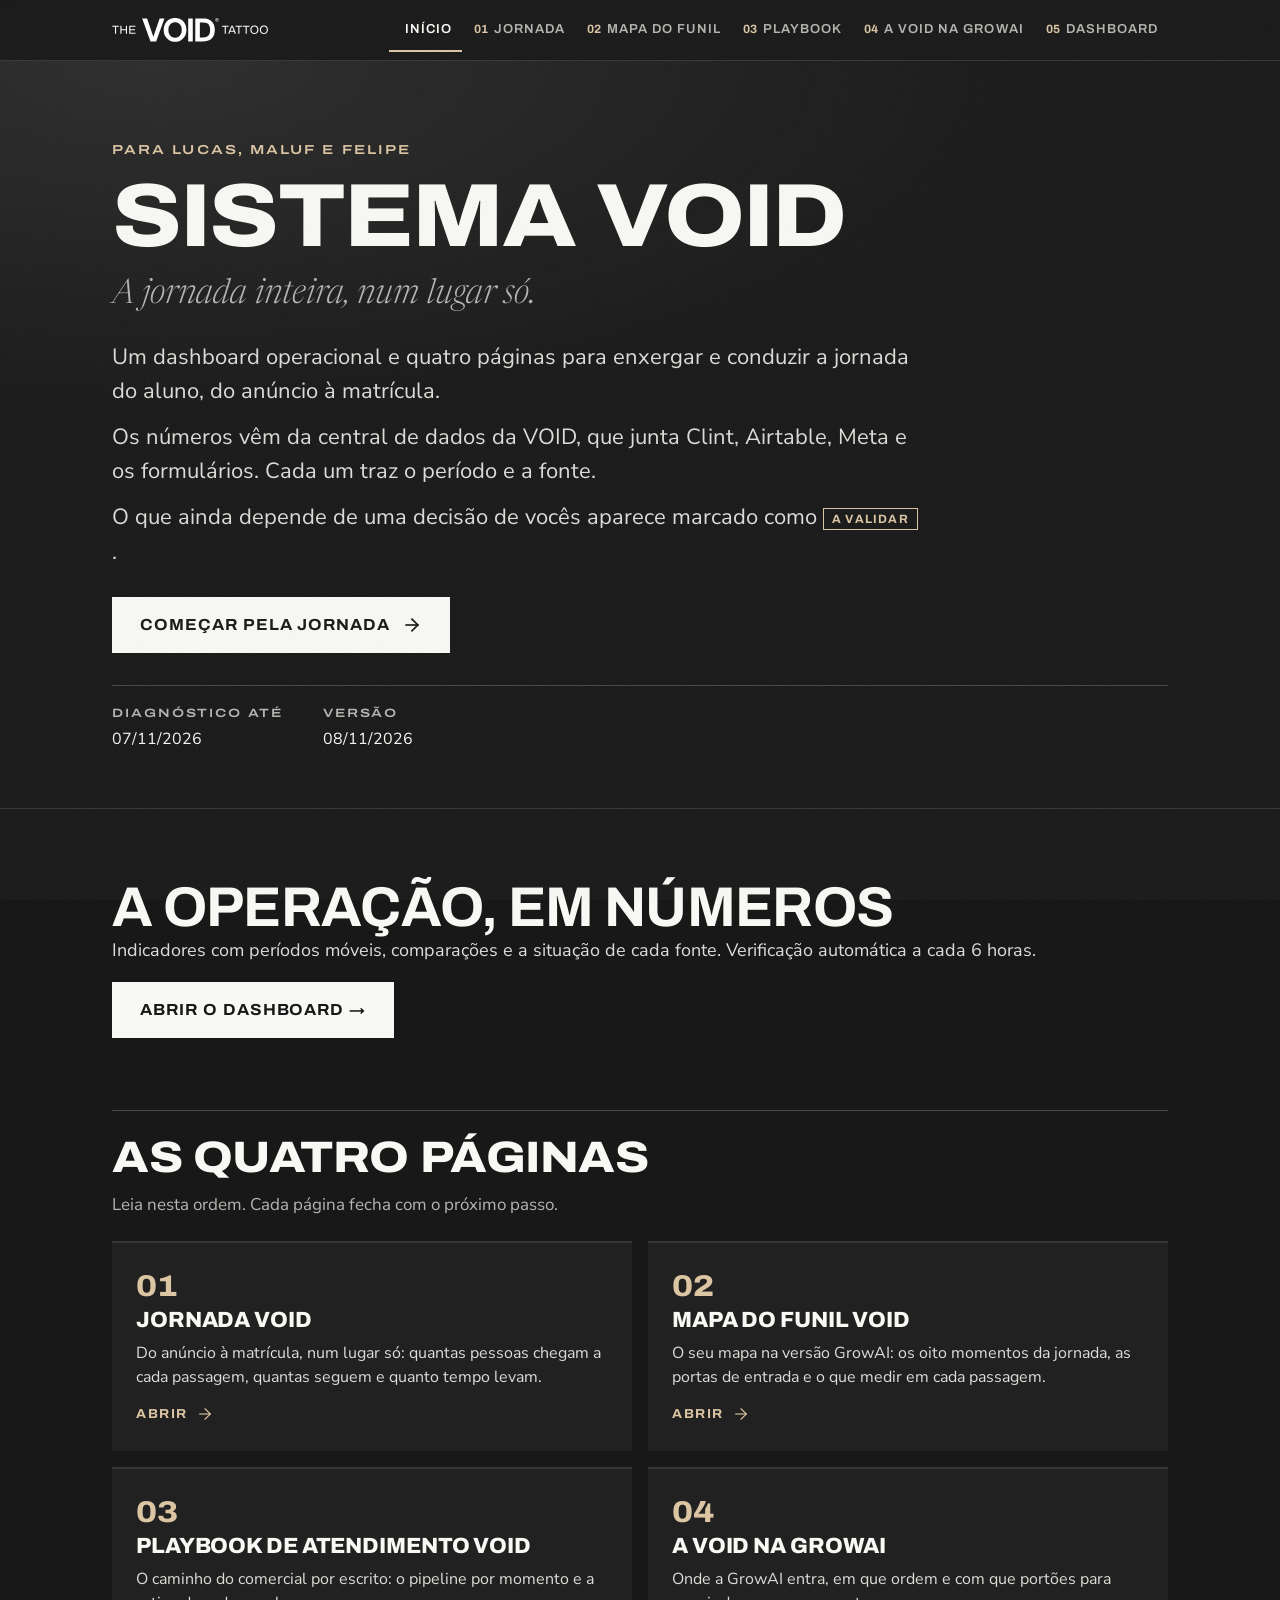
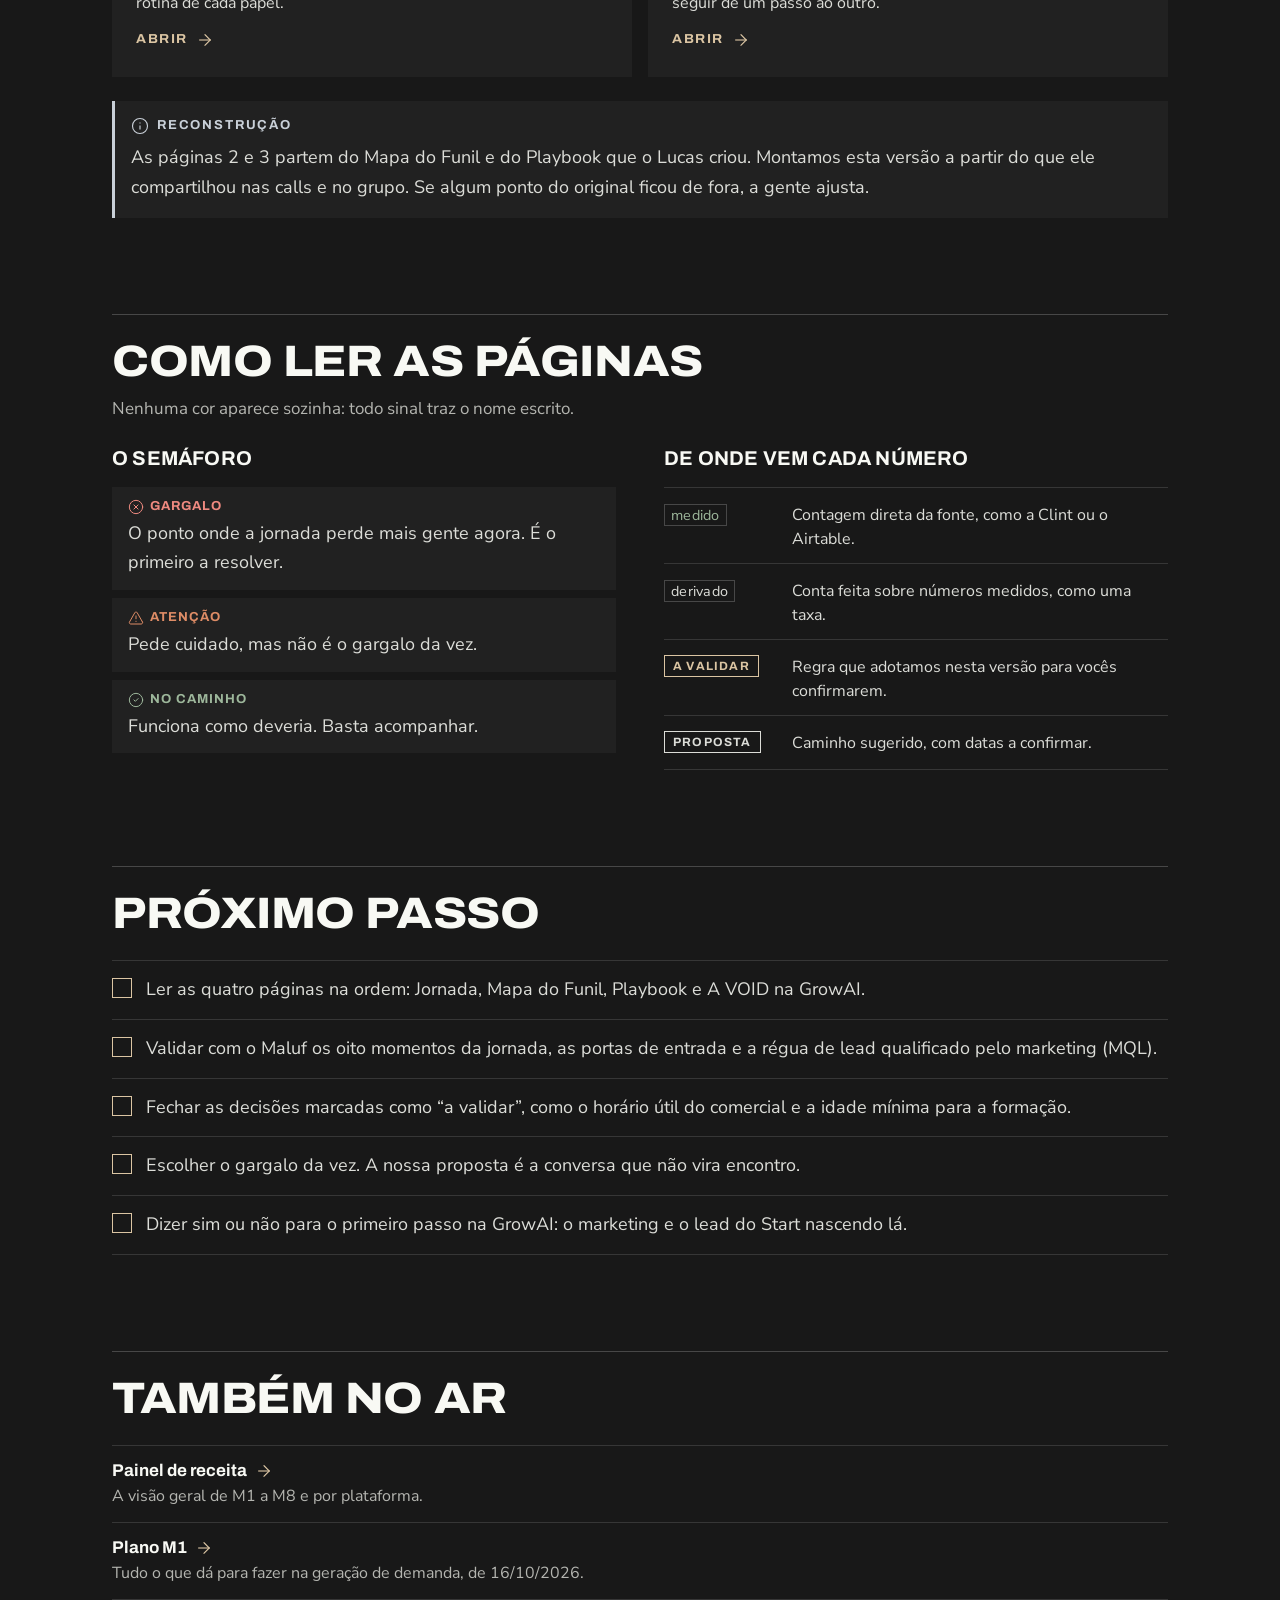
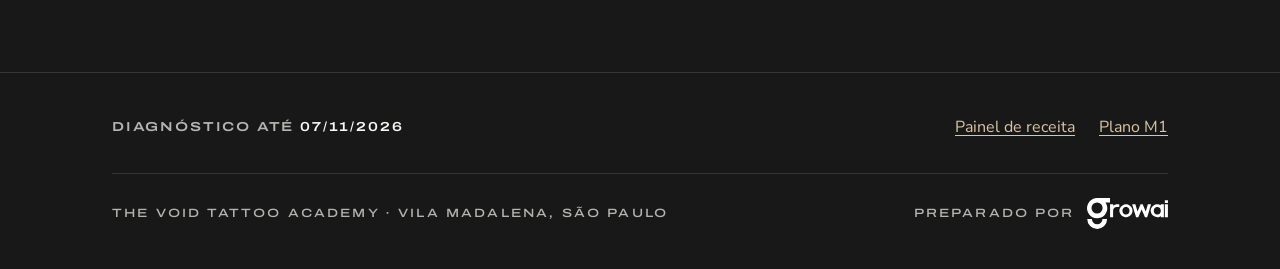
==== commit 5c88895d: "feat: publish VOID dashboard with validated aggregate data" ====
--- a/sistema/index.html
+++ b/sistema/index.html
@@ -28,6 +28,7 @@
         <li><a class="nav-link" href="mapa-do-funil/" data-pagina="mapa-do-funil"><span class="nav-num">02</span><span class="nav-nome">Mapa do Funil</span><span class="nav-desc">O seu mapa, na versão GrowAI</span></a></li>
         <li><a class="nav-link" href="playbook/" data-pagina="playbook"><span class="nav-num">03</span><span class="nav-nome">Playbook</span><span class="nav-desc">Pipeline e rotina do atendimento</span></a></li>
         <li><a class="nav-link" href="growai/" data-pagina="growai"><span class="nav-num">04</span><span class="nav-nome">A VOID na GrowAI</span><span class="nav-desc">Onde entra, em que ordem e com que portões</span></a></li>
+      <li><a class="nav-link" href="dashboard/" data-pagina="dashboard"><span class="nav-num">05</span><span class="nav-nome">Dashboard</span><span class="nav-desc">Indicadores da operação</span></a></li>
       </ol>
     </nav>
   </div>
@@ -41,18 +42,19 @@
       <h1 class="titulo-filme" id="titulo-pagina">Sistema VOID</h1>
       <p class="linha-off">A jornada inteira, num lugar só.</p>
       <div class="abertura-lede">
-        <p>Quatro páginas para enxergar e conduzir a jornada do aluno, do anúncio à matrícula.</p>
+        <p>Um dashboard operacional e quatro páginas para enxergar e conduzir a jornada do aluno, do anúncio à matrícula.</p>
         <p>Os números vêm da central de dados da VOID, que junta Clint, Airtable, Meta e os formulários. Cada um traz o período e a fonte.</p>
         <p>O que ainda depende de uma decisão de vocês aparece marcado como <span class="etiqueta etiqueta-validar">a validar</span>.</p>
       </div>
       <a class="botao" href="jornada/">Começar pela Jornada <svg viewBox="0 0 24 24" aria-hidden="true" focusable="false"><path d="M5 12h14"/><path d="m12 5 7 7-7 7"/></svg></a>
       <dl class="ficha">
-        <div><dt>Dados até</dt><dd><time datetime="2026-11-07">07/11/2026</time></dd></div>
+        <div><dt>Diagnóstico até</dt><dd><time datetime="2026-11-07">07/11/2026</time></dd></div>
         <div><dt>Versão</dt><dd><time datetime="2026-11-08">08/11/2026</time></dd></div>
       </dl>
     </div>
   </section>
 
+  <section class="secao" aria-labelledby="t-dashboard"><div class="wrap"><h2 class="titulo-secao" id="t-dashboard">A operação, em números</h2><p>Indicadores com períodos móveis, comparações e a situação de cada fonte. Verificação automática a cada 6 horas.</p><a class="botao" href="dashboard/">Abrir o dashboard →</a></div></section>
   <section class="secao" id="paginas" aria-labelledby="t-paginas">
     <div class="wrap">
       <header class="secao-titulo">
@@ -160,7 +162,7 @@
 <footer class="rodape">
   <div class="wrap">
     <div class="rodape-topo">
-      <p class="rodape-dados">Dados até <time datetime="2026-11-07">07/11/2026</time></p>
+      <p class="rodape-dados">Diagnóstico até <time datetime="2026-11-07">07/11/2026</time></p>
       <ul class="rodape-links">
         <li><a href="../">Painel de receita</a></li>
         <li><a href="../m1/">Plano M1</a></li>
